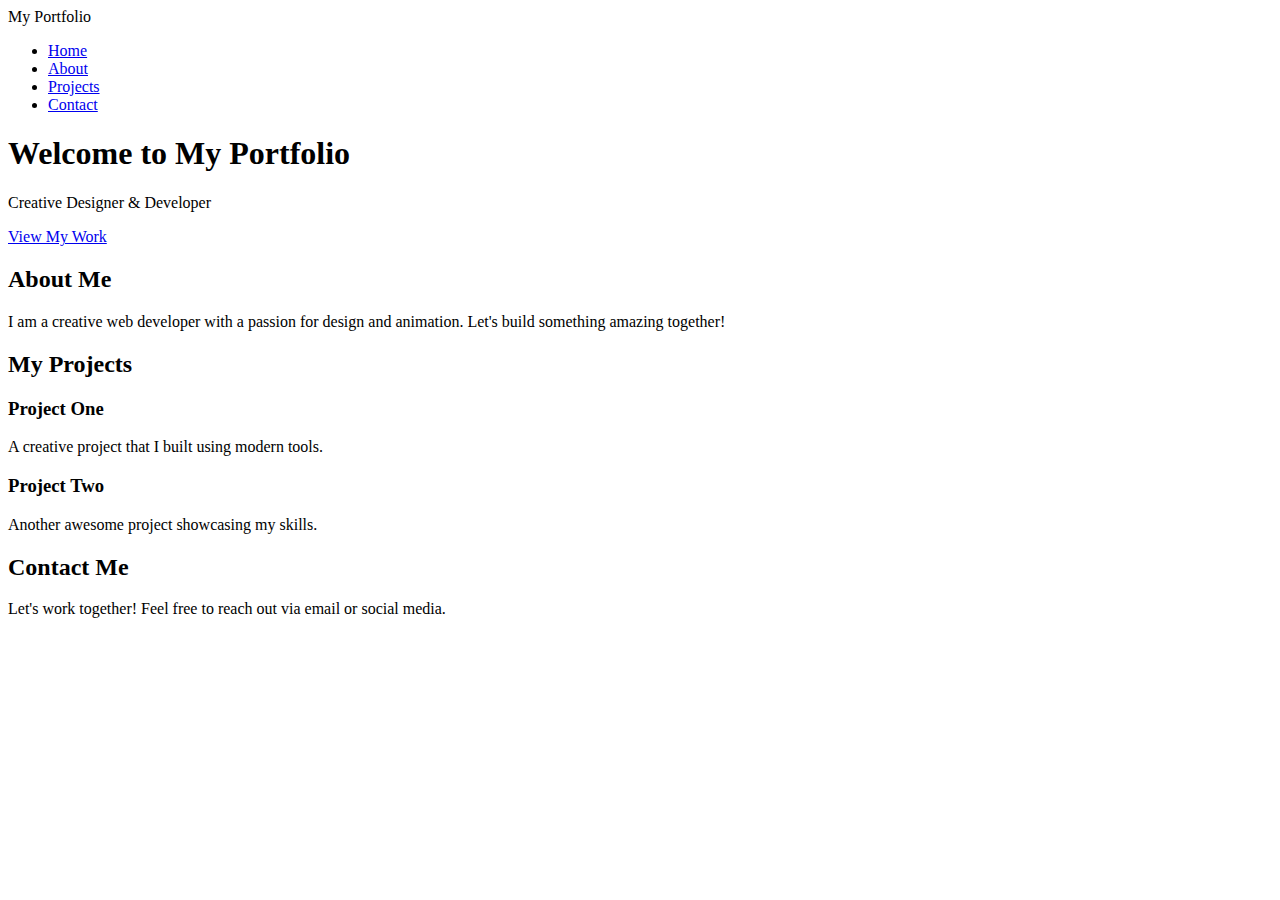
==== index.html @ b4c787bd "Update index.html" ====
<html lang="en">
<head>
  <meta charset="UTF-8">
  <meta name="viewport" content="width=device-width, initial-scale=1.0">
  <link rel="stylesheet" href="styles.css">
  <link rel="preconnect" href="https://fonts.googleapis.com">
  <link rel="preconnect" href="https://fonts.gstatic.com" crossorigin>
  <link href="https://fonts.googleapis.com/css2?family=Roboto:wght@300;700&display=swap" rel="stylesheet">
  <title>My Portfolio</title>
</head>
<body>
  <div id="cursor"></div>

  <header class="header">
    <nav class="navbar">
      <div class="logo">My Portfolio</div>
      <ul class="nav-links">
        <li><a href="#home">Home</a></li>
        <li><a href="#about">About</a></li>
        <li><a href="#projects">Projects</a></li>
        <li><a href="#contact">Contact</a></li>
      </ul>
    </nav>
  </header>

  <section id="home" class="hero-section">
    <h1 class="hero-title">Welcome to My Portfolio</h1>
    <p class="hero-subtitle">Creative Designer & Developer</p>
    <a href="#projects" class="hero-btn">View My Work</a>
  </section>

  <section id="about" class="about-section">
    <h2>About Me</h2>
    <p>I am a creative web developer with a passion for design and animation. Let's build something amazing together!</p>
  </section>

  <section id="projects" class="projects-section">
    <h2>My Projects</h2>
    <div class="project-card">
      <h3>Project One</h3>
      <p>A creative project that I built using modern tools.</p>
    </div>
    <div class="project-card">
      <h3>Project Two</h3>
      <p>Another awesome project showcasing my skills.</p>
    </div>
  </section>

  <section id="contact" class="contact-section">
    <h2>Contact Me</h2>
    <p>Let's work together! Feel free to reach out via email or social media.</p>
  </section>

  <script src="script.js"></script>
</body>
</html>
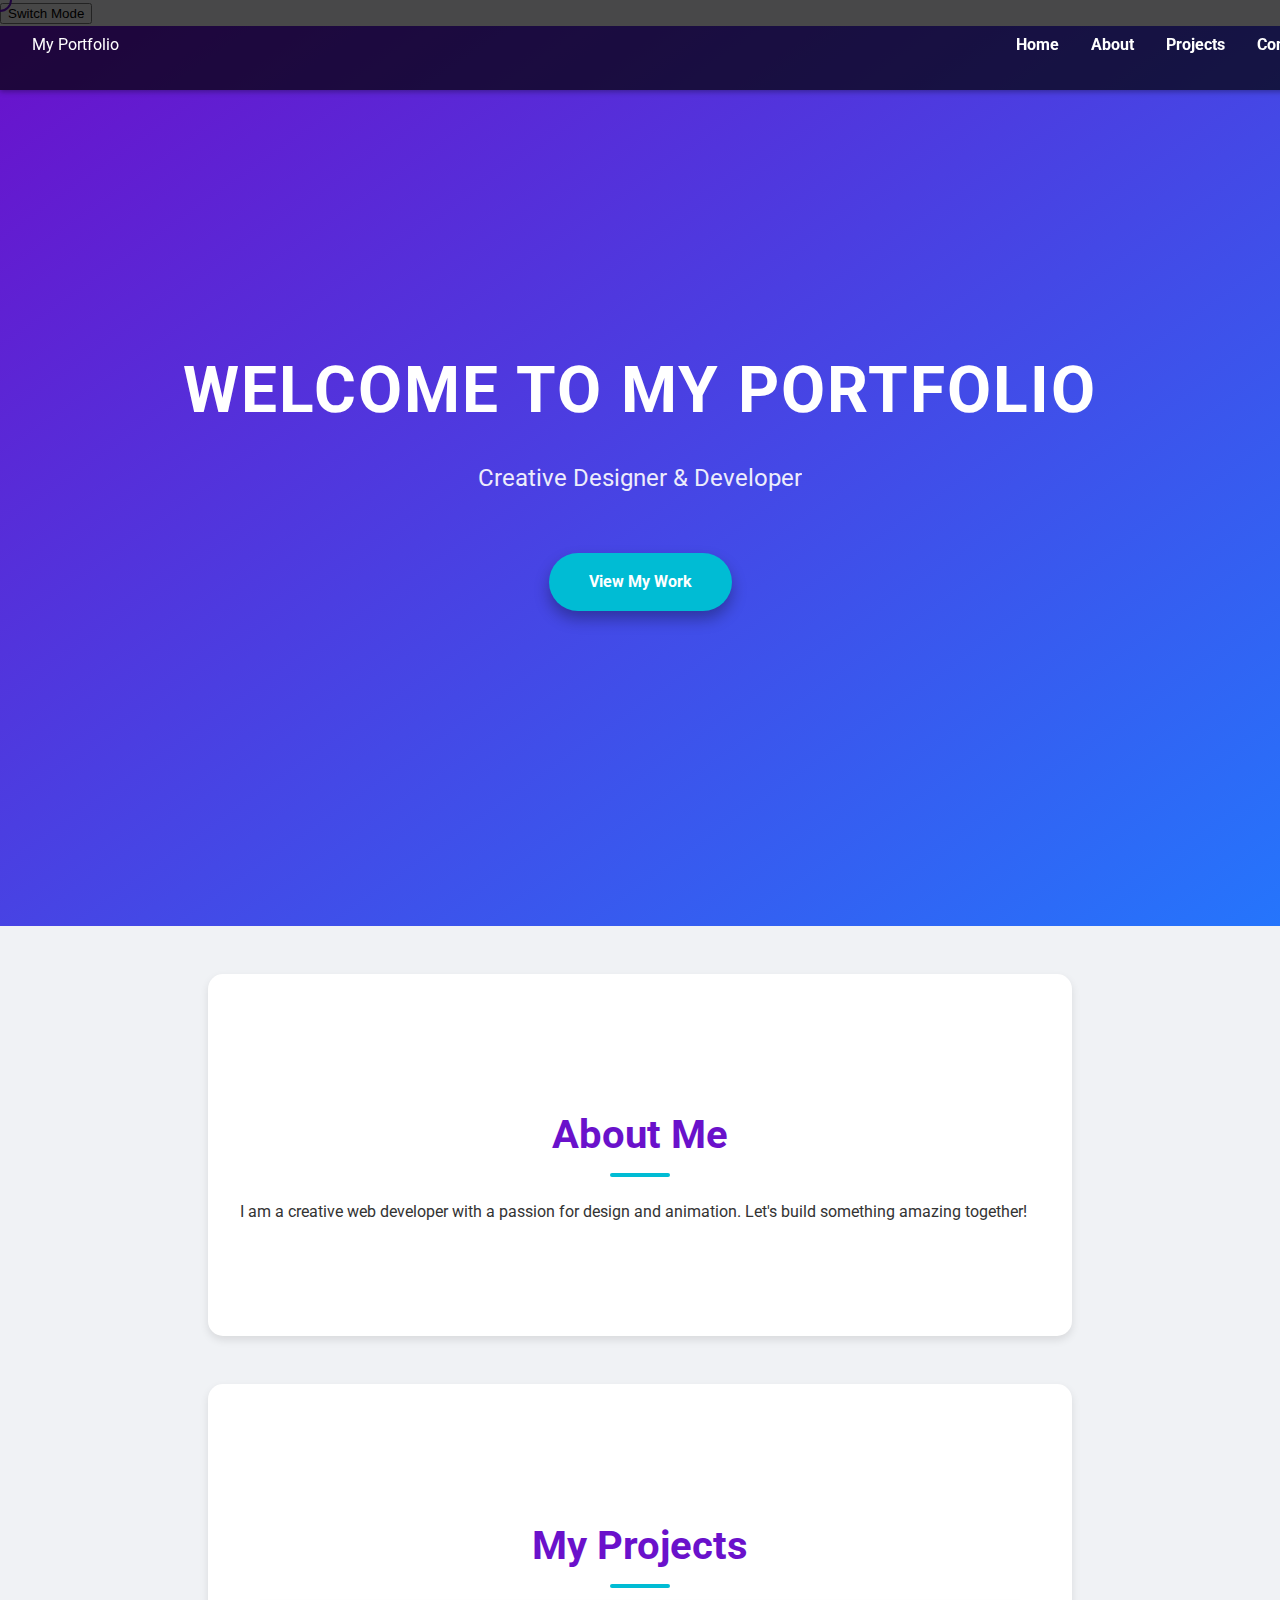
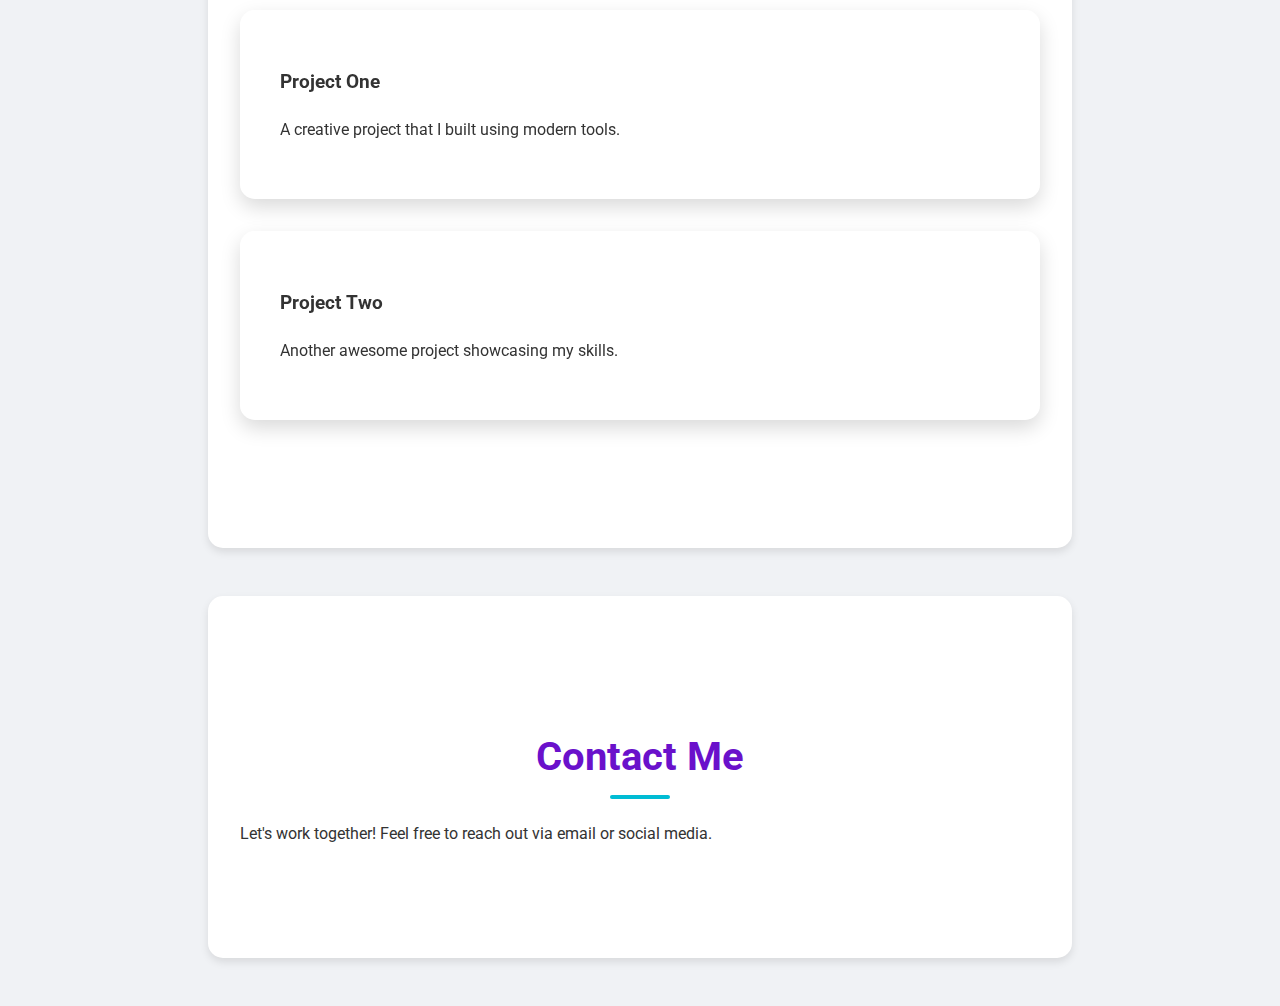
==== commit 19892c69: "Update index.html" ====
--- a/index.html
+++ b/index.html
@@ -1,4 +1,4 @@
-
+<!DOCTYPE html>
 <html lang="en">
 <head>
   <meta charset="UTF-8">
@@ -11,6 +11,7 @@
 </head>
 <body>
   <div id="cursor"></div>
+  <button id="theme-toggle" class="theme-toggle">Switch Mode</button>
 
   <header class="header">
     <nav class="navbar">
--- a/styles.css
+++ b/styles.css
@@ -0,0 +1,156 @@
+body {
+  margin: 0;
+  font-family: 'Roboto', sans-serif;
+  overflow-x: hidden;
+  cursor: none;
+  background: #f0f2f5;
+  color: #333;
+  line-height: 1.6;
+}
+
+#cursor {
+  position: absolute;
+  width: 20px;
+  height: 20px;
+  border: 2px solid #6a11cb;
+  border-radius: 50%;
+  pointer-events: none;
+  transition: transform 0.15s ease;
+  transform: translate(-50%, -50%);
+}
+
+.header {
+  position: fixed;
+  width: 100%;
+  top: 0;
+  background: rgba(0, 0, 0, 0.7);
+  padding: 1rem 2rem;
+  z-index: 1000;
+  transition: background 0.3s ease;
+  box-shadow: 0 2px 5px rgba(0, 0, 0, 0.3);
+}
+
+.navbar {
+  display: flex;
+  justify-content: space-between;
+  align-items: center;
+  color: #fff;
+}
+
+.nav-links {
+  list-style: none;
+  display: flex;
+  gap: 2rem;
+}
+
+.nav-links li a {
+  text-decoration: none;
+  color: #fff;
+  font-weight: 700;
+  transition: color 0.3s ease;
+}
+
+.nav-links li a:hover {
+  color: #00bcd4;
+  text-shadow: 0 0 10px #00bcd4;
+}
+
+.hero-section {
+  height: 100vh;
+  display: flex;
+  flex-direction: column;
+  justify-content: center;
+  align-items: center;
+  background: linear-gradient(to bottom right, #6a11cb, #2575fc);
+  color: #fff;
+  animation: fadeIn 2s ease-in-out;
+  text-align: center;
+  padding: 0 2rem;
+}
+
+.hero-title {
+  font-size: 4rem;
+  margin: 0;
+  animation: slideIn 1.5s ease-out;
+  text-transform: uppercase;
+  letter-spacing: 2px;
+}
+
+.hero-subtitle {
+  font-size: 1.5rem;
+  margin-top: 1rem;
+  opacity: 0.9;
+}
+
+.hero-btn {
+  margin-top: 2rem;
+  padding: 1rem 2.5rem;
+  background-color: #00bcd4;
+  color: #fff;
+  border: none;
+  border-radius: 50px;
+  text-decoration: none;
+  transition: background 0.3s, transform 0.3s;
+  font-weight: bold;
+  box-shadow: 0 8px 15px rgba(0, 0, 0, 0.3);
+}
+
+.hero-btn:hover {
+  background: #008c9e;
+  transform: translateY(-5px);
+  box-shadow: 0 12px 20px rgba(0, 0, 0, 0.4);
+}
+
+@keyframes fadeIn {
+  from { opacity: 0; }
+  to { opacity: 1; }
+}
+
+@keyframes slideIn {
+  from { transform: translateY(50%); }
+  to { transform: translateY(0); }
+}
+
+.about-section, .projects-section, .contact-section {
+  padding: 6rem 2rem;
+  background: #ffffff;
+  border-radius: 15px;
+  box-shadow: 0 4px 8px rgba(0, 0, 0, 0.1);
+  margin: 3rem auto;
+  max-width: 800px;
+}
+
+h2 {
+  font-size: 2.5rem;
+  text-align: center;
+  color: #6a11cb;
+  margin-bottom: 2rem;
+  position: relative;
+}
+
+h2::after {
+  content: '';
+  position: absolute;
+  left: 50%;
+  bottom: -10px;
+  transform: translateX(-50%);
+  width: 60px;
+  height: 4px;
+  background: #00bcd4;
+  border-radius: 2px;
+}
+
+.project-card {
+  background: rgba(255, 255, 255, 0.3);
+  backdrop-filter: blur(15px);
+  padding: 2.5rem;
+  margin-bottom: 2rem;
+  border-radius: 15px;
+  box-shadow: 0 8px 20px rgba(0, 0, 0, 0.15);
+  transition: transform 0.3s ease, box-shadow 0.3s ease;
+}
+
+.project-card:hover {
+  transform: translateY(-10px);
+  box-shadow: 0 16px 30px rgba(0, 0, 0, 0.2);
+}
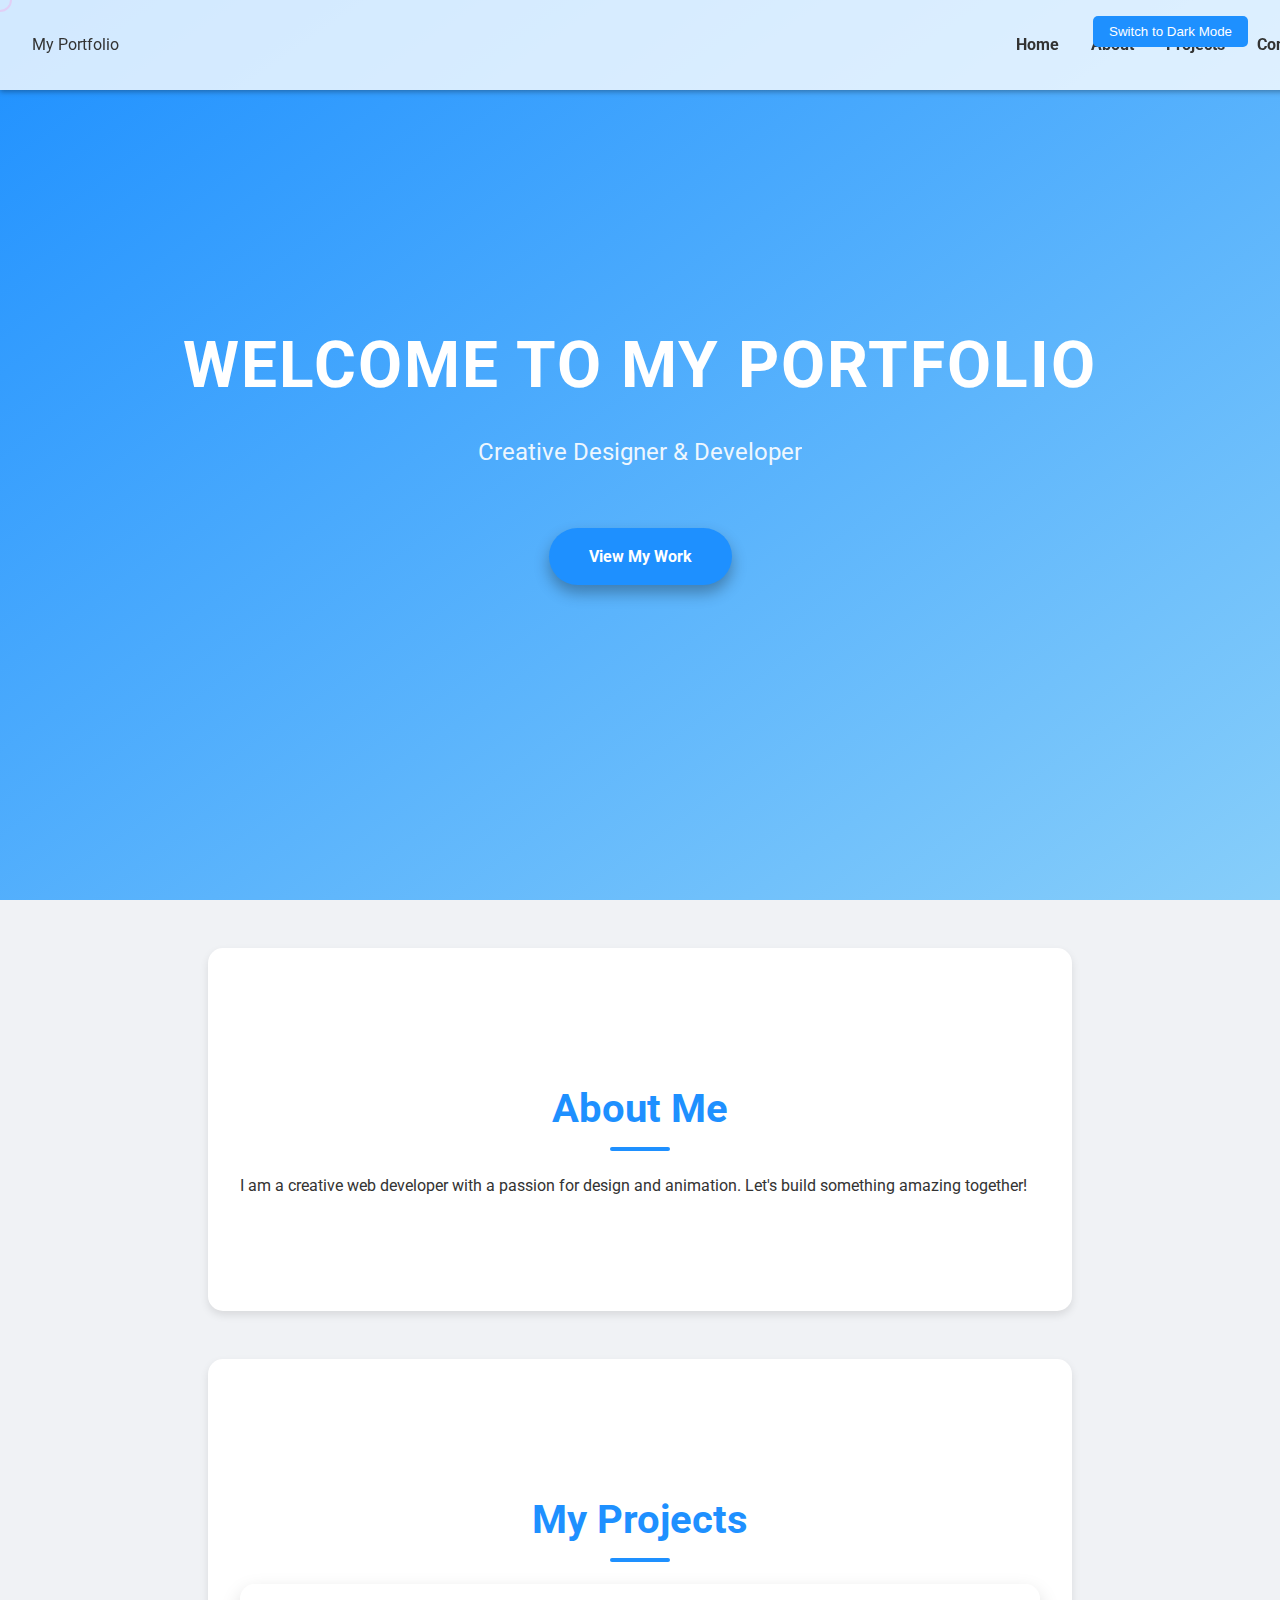
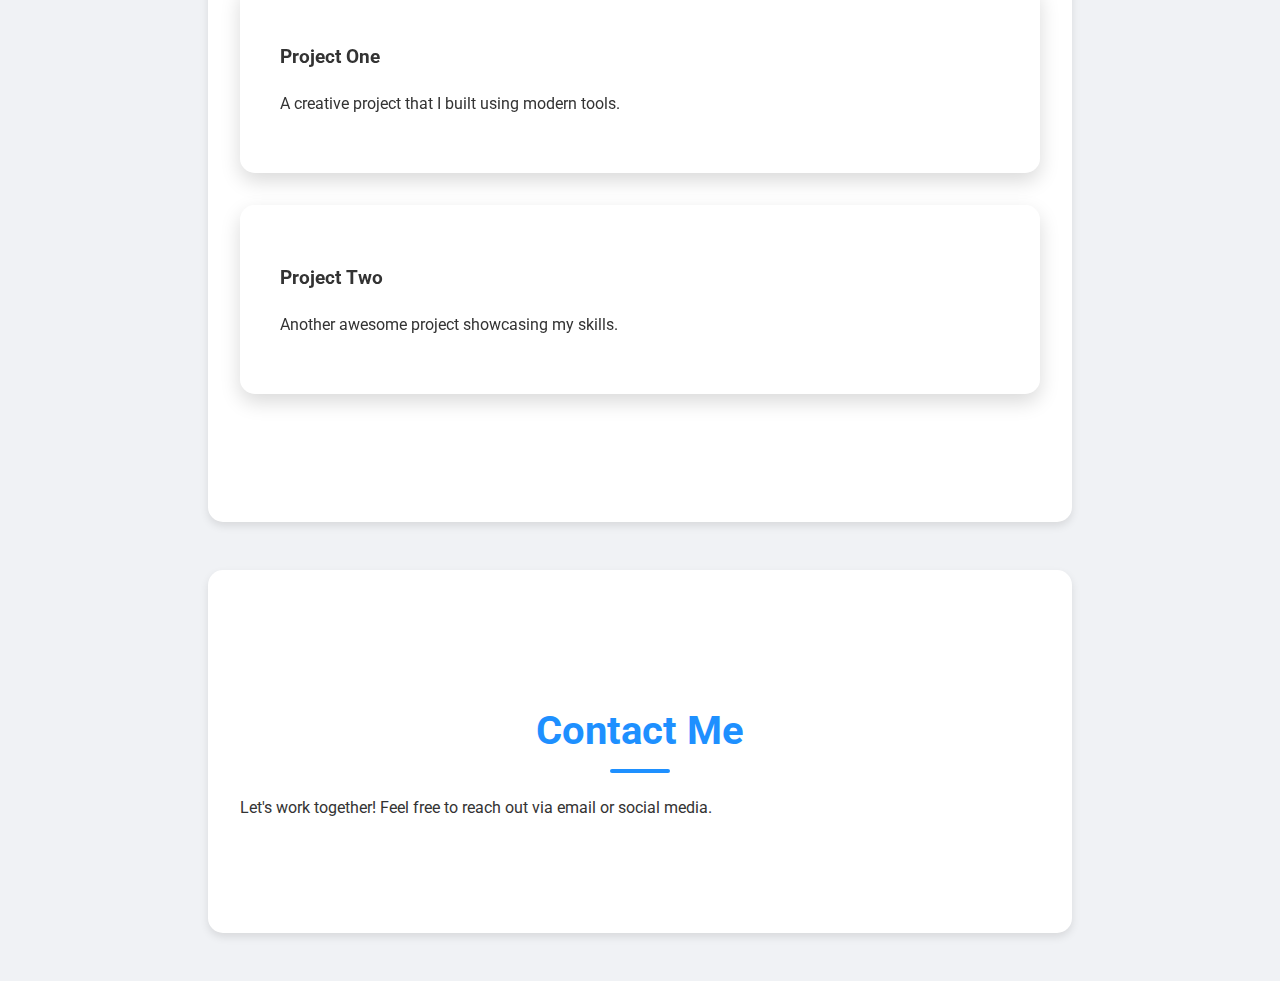
==== commit bc7cdada: "Updated index.html" ====
--- a/index.html
+++ b/index.html
@@ -11,7 +11,6 @@
 </head>
 <body>
   <div id="cursor"></div>
-  <button id="theme-toggle" class="theme-toggle">Switch Mode</button>
 
   <header class="header">
     <nav class="navbar">
@@ -26,9 +25,10 @@
   </header>
 
   <section id="home" class="hero-section">
-    <h1 class="hero-title">Welcome to My Portfolio</h1>
-    <p class="hero-subtitle">Creative Designer & Developer</p>
-    <a href="#projects" class="hero-btn">View My Work</a>
+      <h1 class="hero-title">Welcome to My Portfolio</h1>
+      <p class="hero-subtitle">Creative Designer & Developer</p>
+      <a href="#projects" class="hero-btn">View My Work</a>
+      <button id="theme-toggle" class="theme-toggle">Switch Mode</button>
   </section>
 
   <section id="about" class="about-section">
--- a/styles.css
+++ b/styles.css
@@ -6,6 +6,12 @@
   background: #f0f2f5;
   color: #333;
   line-height: 1.6;
+  transition: background 0.5s, color 0.5s;
+}
+
+body.dark-mode {
+  background: #1e1e2f;
+  color: #f0f2f5;
 }
 
 #cursor {
@@ -30,6 +36,10 @@
   box-shadow: 0 2px 5px rgba(0, 0, 0, 0.3);
 }
 
+body.light-mode .header {
+  background: rgba(255, 255, 255, 0.8);
+}
+
 .navbar {
   display: flex;
   justify-content: space-between;
@@ -37,6 +47,10 @@
   color: #fff;
 }
 
+body.light-mode .navbar {
+  color: #333;
+}
+
 .nav-links {
   list-style: none;
   display: flex;
@@ -48,6 +62,10 @@
   color: #fff;
   font-weight: 700;
   transition: color 0.3s ease;
+}
+
+body.light-mode .nav-links li a {
+  color: #333;
 }
 
 .nav-links li a:hover {
@@ -68,6 +86,10 @@
   padding: 0 2rem;
 }
 
+body.light-mode .hero-section {
+  background: linear-gradient(to bottom right, #1e90ff, #87cefa);
+}
+
 .hero-title {
   font-size: 4rem;
   margin: 0;
@@ -95,20 +117,14 @@
   box-shadow: 0 8px 15px rgba(0, 0, 0, 0.3);
 }
 
+body.light-mode .hero-btn {
+  background-color: #1e90ff;
+}
+
 .hero-btn:hover {
   background: #008c9e;
   transform: translateY(-5px);
   box-shadow: 0 12px 20px rgba(0, 0, 0, 0.4);
-}
-
-@keyframes fadeIn {
-  from { opacity: 0; }
-  to { opacity: 1; }
-}
-
-@keyframes slideIn {
-  from { transform: translateY(50%); }
-  to { transform: translateY(0); }
 }
 
 .about-section, .projects-section, .contact-section {
@@ -118,6 +134,14 @@
   box-shadow: 0 4px 8px rgba(0, 0, 0, 0.1);
   margin: 3rem auto;
   max-width: 800px;
+  transition: background 0.5s;
+}
+
+body.dark-mode .about-section,
+body.dark-mode .projects-section,
+body.dark-mode .contact-section {
+  background: #2b2b3a;
+  box-shadow: 0 4px 8px rgba(0, 0, 0, 0.5);
 }
 
 h2 {
@@ -126,6 +150,10 @@
   color: #6a11cb;
   margin-bottom: 2rem;
   position: relative;
+}
+
+body.light-mode h2 {
+  color: #1e90ff;
 }
 
 h2::after {
@@ -140,6 +168,10 @@
   border-radius: 2px;
 }
 
+body.light-mode h2::after {
+  background: #1e90ff;
+}
+
 .project-card {
   background: rgba(255, 255, 255, 0.3);
   backdrop-filter: blur(15px);
@@ -150,7 +182,34 @@
   transition: transform 0.3s ease, box-shadow 0.3s ease;
 }
 
+body.dark-mode .project-card {
+  background: rgba(43, 43, 58, 0.6);
+  box-shadow: 0 8px 20px rgba(0, 0, 0, 0.4);
+}
+
 .project-card:hover {
   transform: translateY(-10px);
   box-shadow: 0 16px 30px rgba(0, 0, 0, 0.2);
 }
+
+.theme-toggle {
+  position: fixed;
+  top: 1rem;
+  right: 2rem;
+  padding: 0.5rem 1rem;
+  background-color: #00bcd4;
+  color: #fff;
+  border: none;
+  border-radius: 5px;
+  cursor: pointer;
+  transition: background 0.3s;
+  z-index: 1001;
+}
+
+body.light-mode .theme-toggle {
+  background-color: #1e90ff;
+}
+
+.theme-toggle:hover {
+  background-color: #008c9e;
+}
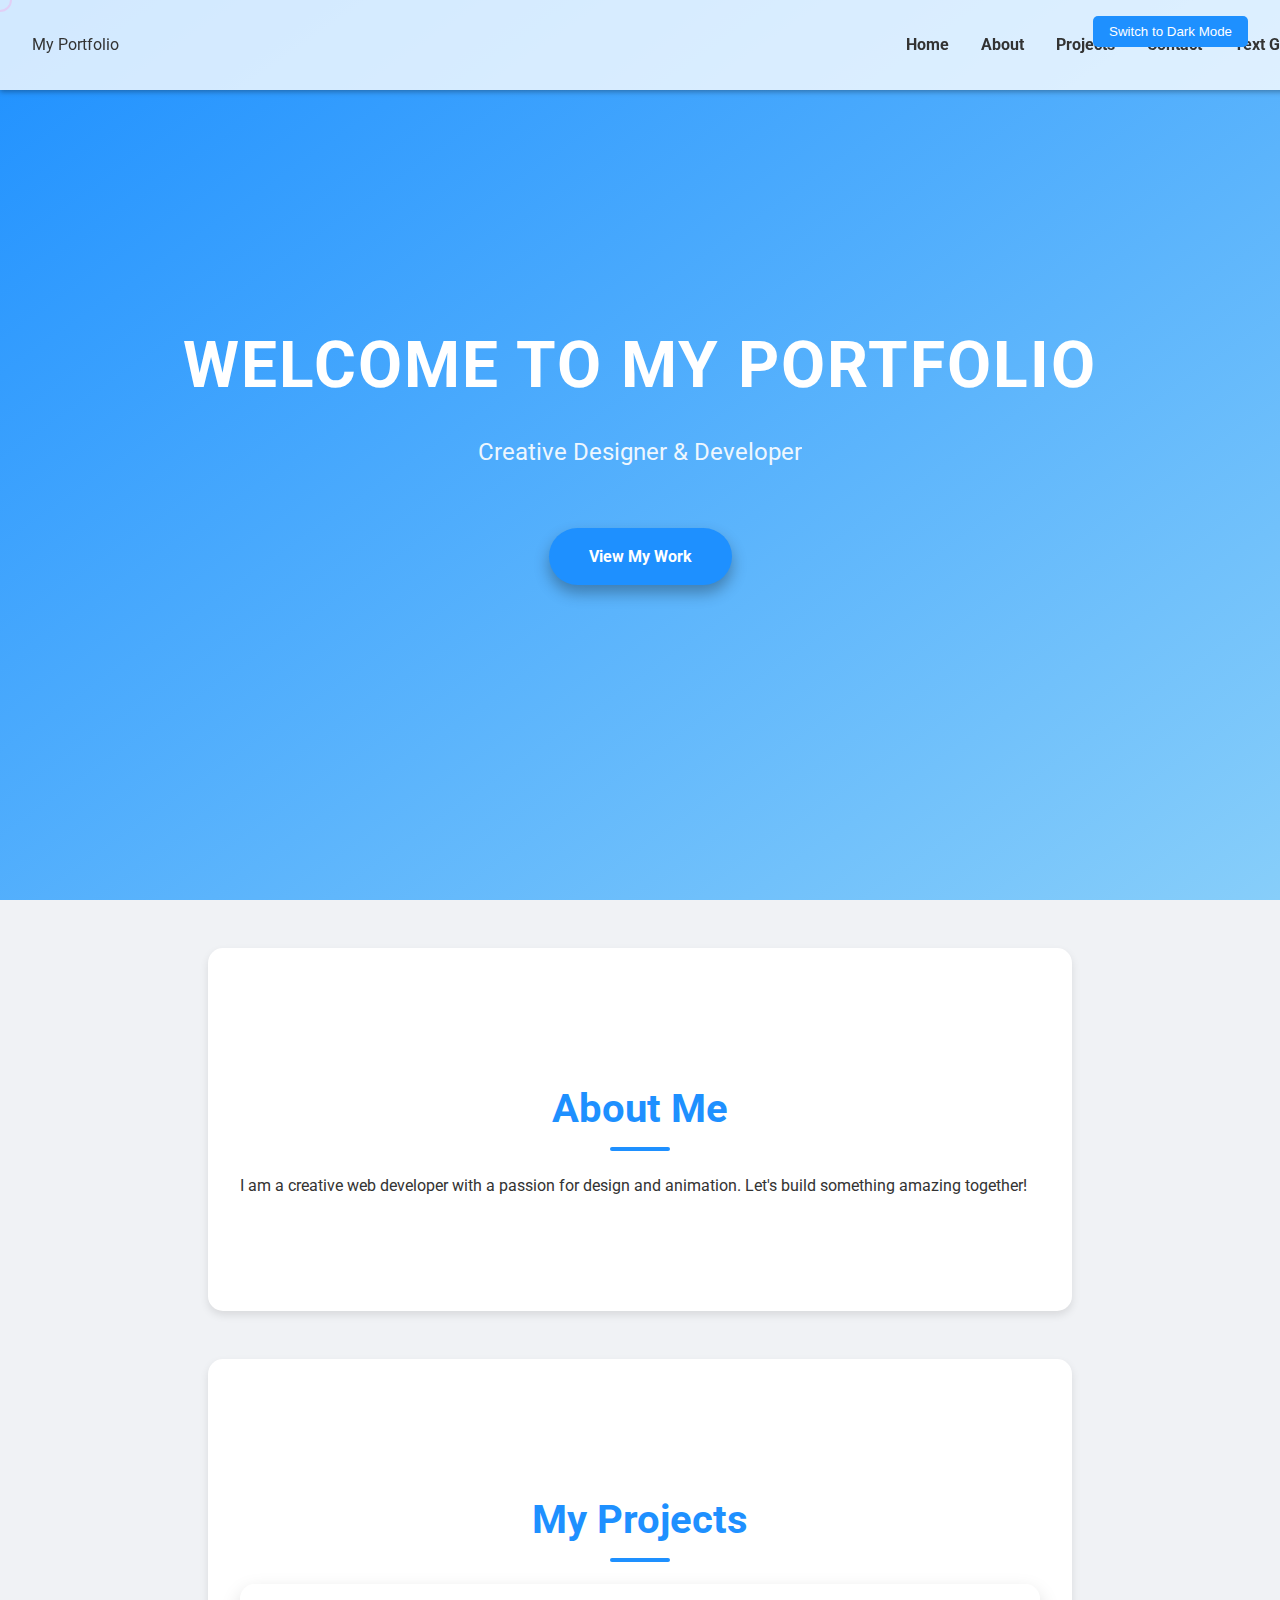
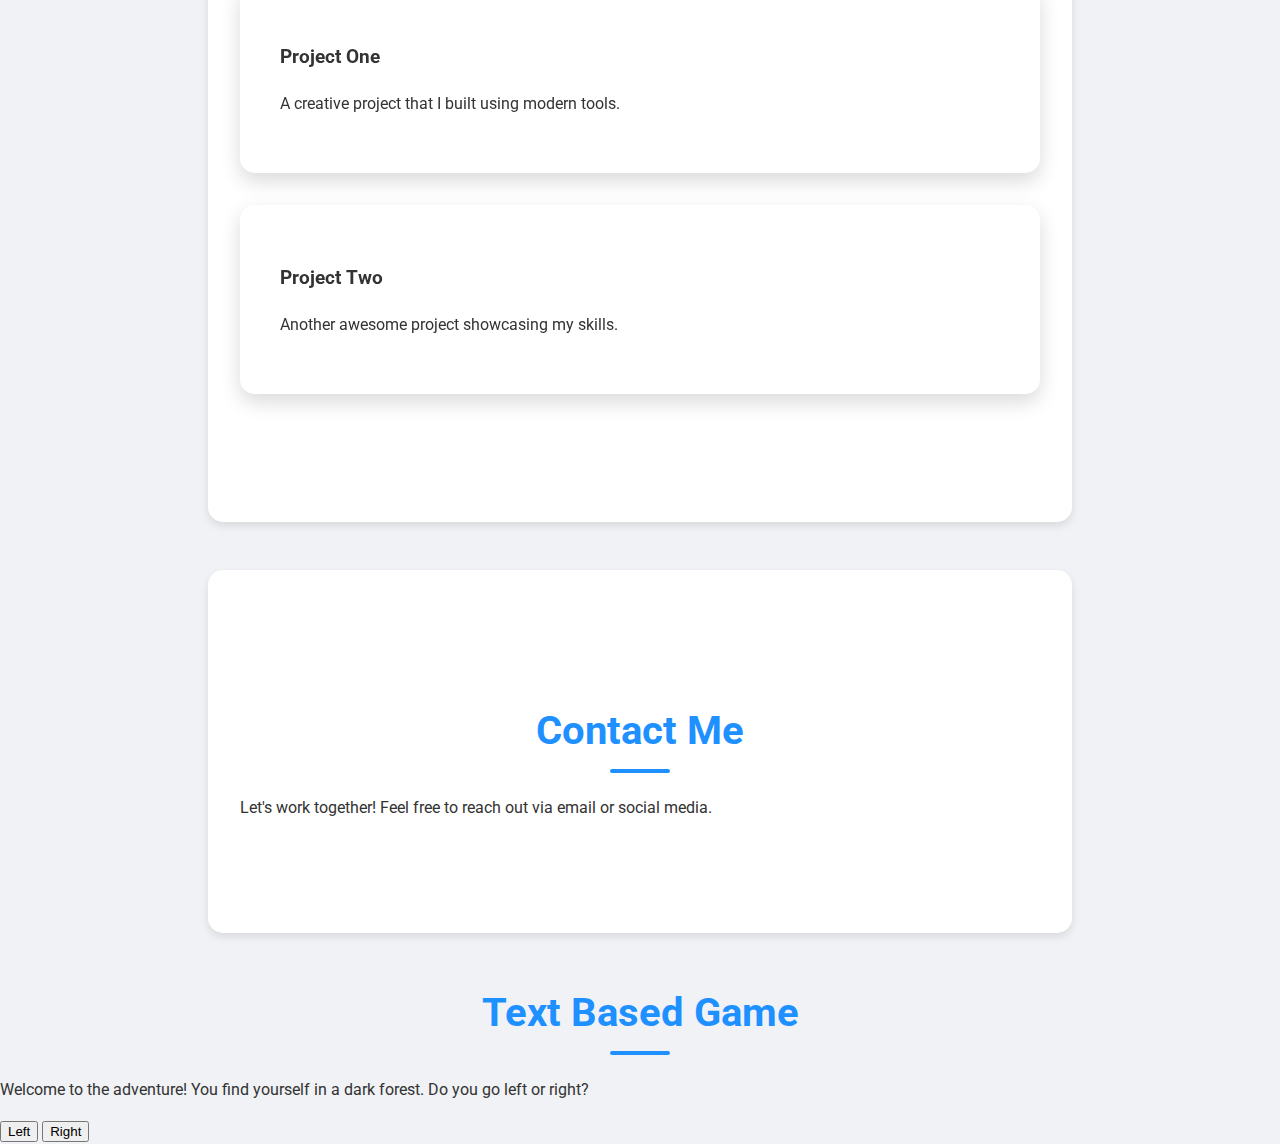
==== commit 0171ad39: "Update index.html" ====
--- a/index.html
+++ b/index.html
@@ -11,6 +11,7 @@
 </head>
 <body>
   <div id="cursor"></div>
+  <button id="theme-toggle" class="theme-toggle">Switch Mode</button>
 
   <header class="header">
     <nav class="navbar">
@@ -20,15 +21,15 @@
         <li><a href="#about">About</a></li>
         <li><a href="#projects">Projects</a></li>
         <li><a href="#contact">Contact</a></li>
+        <li><a href="#game">Text Game</a></li>
       </ul>
     </nav>
   </header>
 
   <section id="home" class="hero-section">
-      <h1 class="hero-title">Welcome to My Portfolio</h1>
-      <p class="hero-subtitle">Creative Designer & Developer</p>
-      <a href="#projects" class="hero-btn">View My Work</a>
-      <button id="theme-toggle" class="theme-toggle">Switch Mode</button>
+    <h1 class="hero-title">Welcome to My Portfolio</h1>
+    <p class="hero-subtitle">Creative Designer & Developer</p>
+    <a href="#projects" class="hero-btn">View My Work</a>
   </section>
 
   <section id="about" class="about-section">
@@ -53,6 +54,103 @@
     <p>Let's work together! Feel free to reach out via email or social media.</p>
   </section>
 
-  <script src="script.js"></script>
+  <section id="game" class="game-section">
+    <h2>Text Based Game</h2>
+    <div id="game-container">
+      <p id="game-text">Welcome to the adventure! You find yourself in a dark forest. Do you go left or right?</p>
+      <button onclick="makeChoice('left')">Left</button>
+      <button onclick="makeChoice('right')">Right</button>
+    </div>
+  </section>
+
+  <script>
+    const cursor = document.querySelector('#cursor');
+    const themeToggle = document.querySelector('#theme-toggle');
+
+    // Cursor Movement
+    document.addEventListener('mousemove', (e) => {
+      cursor.style.left = e.pageX + 'px';
+      cursor.style.top = e.pageY + 'px';
+    });
+
+    // Hover Effects for Links
+    const navLinks = document.querySelectorAll('.nav-links li a');
+    navLinks.forEach(link => {
+      link.addEventListener('mouseenter', () => {
+        cursor.style.transform = 'scale(1.5)';
+        cursor.style.backgroundColor = '#00bcd4';
+      });
+      link.addEventListener('mouseleave', () => {
+        cursor.style.transform = 'scale(1)';
+        cursor.style.backgroundColor = 'transparent';
+      });
+    });
+
+    // Scroll Animations
+    const sections = document.querySelectorAll('section');
+    window.addEventListener('scroll', () => {
+      sections.forEach(section => {
+        const sectionTop = section.getBoundingClientRect().top;
+        const windowHeight = window.innerHeight;
+        if (sectionTop < windowHeight - 100) {
+          section.classList.add('visible');
+        }
+      });
+    });
+
+    // Smooth Scroll for Anchor Links
+    const anchorLinks = document.querySelectorAll('a[href^="#"]');
+    anchorLinks.forEach(anchor => {
+      anchor.addEventListener('click', function (e) {
+        e.preventDefault();
+        const targetId = this.getAttribute('href');
+        document.querySelector(targetId).scrollIntoView({
+          behavior: 'smooth'
+        });
+      });
+    });
+
+    // Theme Toggle
+    themeToggle.addEventListener('click', () => {
+      document.body.classList.toggle('dark-mode');
+      document.body.classList.toggle('light-mode');
+      if (document.body.classList.contains('dark-mode')) {
+        themeToggle.textContent = 'Switch to Light Mode';
+      } else {
+        themeToggle.textContent = 'Switch to Dark Mode';
+      }
+    });
+
+    // Set Default Theme
+    if (window.matchMedia && window.matchMedia('(prefers-color-scheme: dark)').matches) {
+      document.body.classList.add('dark-mode');
+      themeToggle.textContent = 'Switch to Light Mode';
+    } else {
+      document.body.classList.add('light-mode');
+      themeToggle.textContent = 'Switch to Dark Mode';
+    }
+
+    // Text Based Game Logic
+    function makeChoice(choice) {
+      const gameText = document.getElementById('game-text');
+      if (choice === 'left') {
+        gameText.textContent = 'You took the left path and encounter a friendly deer. Do you follow it or stay?';
+        document.getElementById('game-container').innerHTML += '<button onclick="makeChoice(\'follow\')">Follow</button>';
+        document.getElementById('game-container').innerHTML += '<button onclick="makeChoice(\'stay\')">Stay</button>';
+      } else if (choice === 'right') {
+        gameText.textContent = 'You took the right path and found a mysterious cave. Do you enter or walk away?';
+        document.getElementById('game-container').innerHTML += '<button onclick="makeChoice(\'enter\')">Enter</button>';
+        document.getElementById('game-container').innerHTML += '<button onclick="makeChoice(\'walk\')">Walk Away</button>';
+      } else if (choice === 'follow') {
+        gameText.textContent = 'The deer led you to a beautiful clearing. You found a hidden treasure. You win!';
+      } else if (choice === 'stay') {
+        gameText.textContent = 'You stayed where you were and it started to rain. You decide to head back home. The adventure ends.';
+      } else if (choice === 'enter') {
+        gameText.textContent = 'You entered the cave and discovered an underground lake. You found a boat and sailed away to explore. The adventure continues!';
+      } else if (choice === 'walk') {
+        gameText.textContent = 'You walked away from the cave and returned safely. Maybe next time you will explore further.';
+      }
+    }
+  </script>
 </body>
 </html>
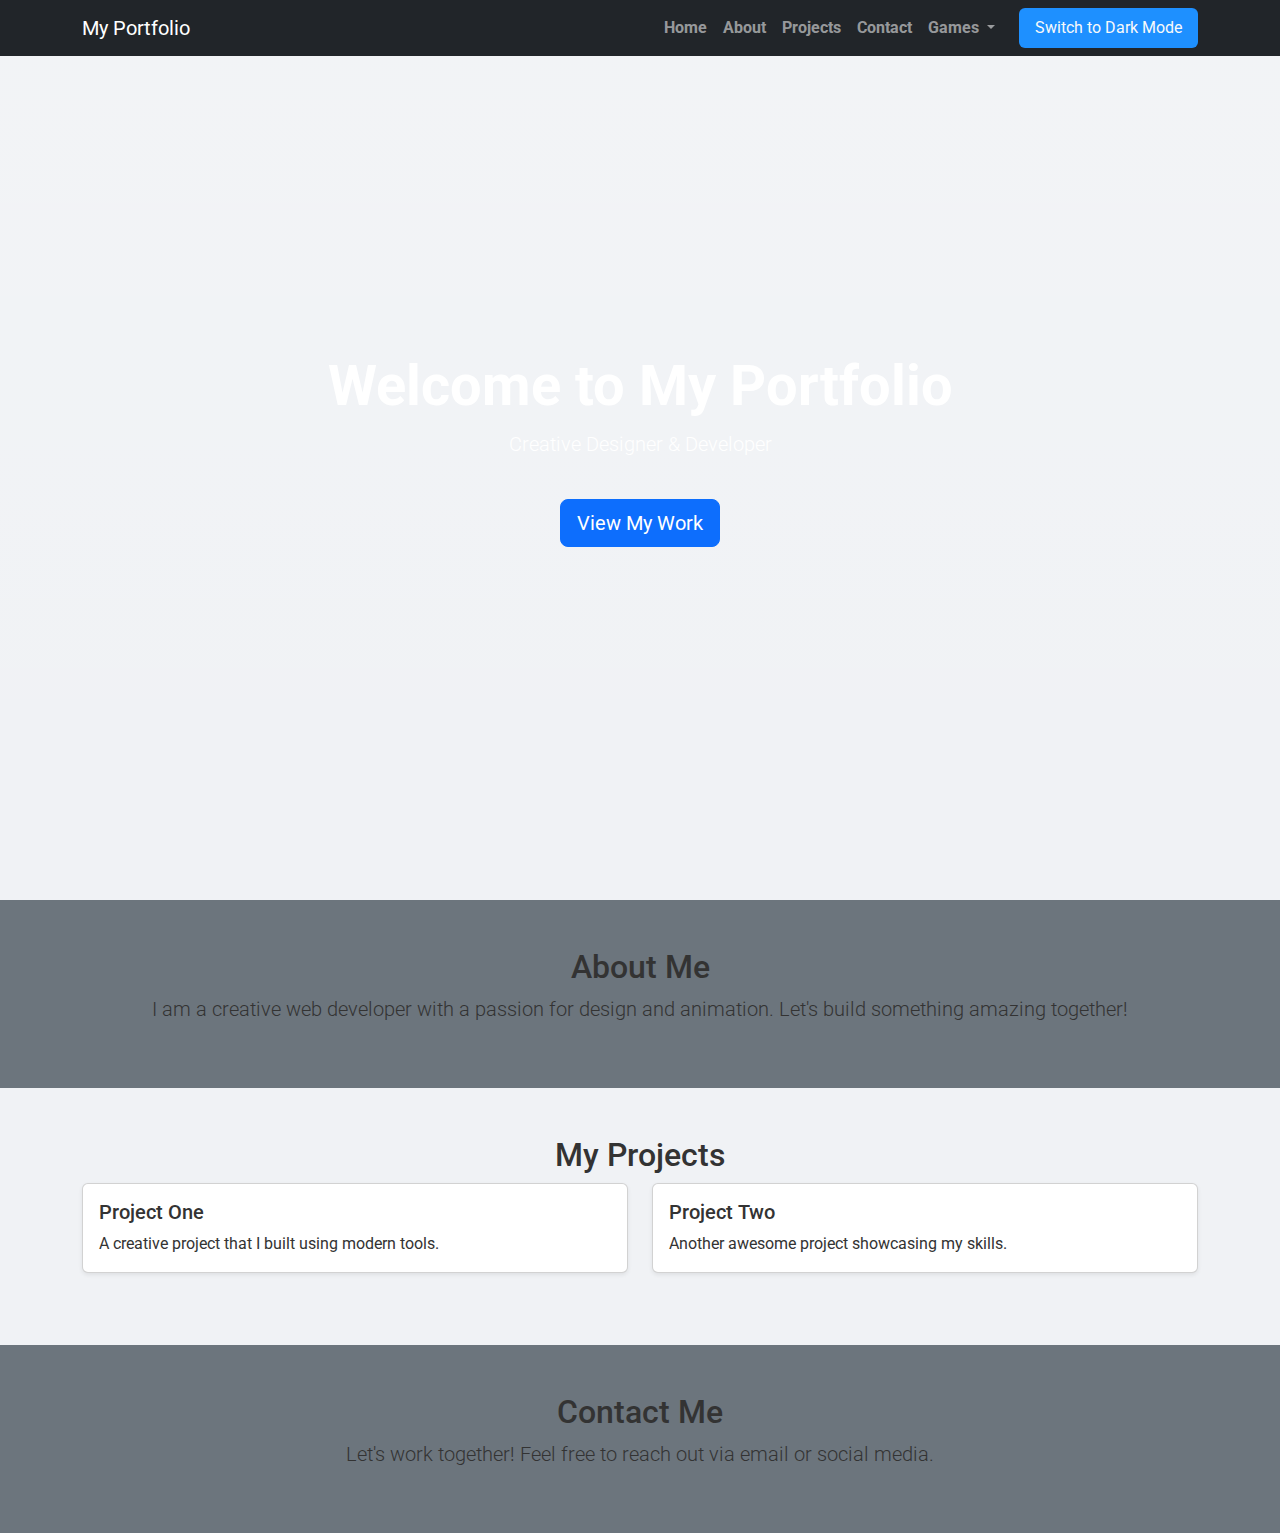
==== commit 57036853: "Updated website and added bootstrap with 2 games" ====
--- a/index.html
+++ b/index.html
@@ -3,154 +3,101 @@
 <head>
   <meta charset="UTF-8">
   <meta name="viewport" content="width=device-width, initial-scale=1.0">
-  <link rel="stylesheet" href="styles.css">
+  <link rel="stylesheet" href="/bootstrap-5.3.3-dist/css/bootstrap.min.css">
   <link rel="preconnect" href="https://fonts.googleapis.com">
   <link rel="preconnect" href="https://fonts.gstatic.com" crossorigin>
   <link href="https://fonts.googleapis.com/css2?family=Roboto:wght@300;700&display=swap" rel="stylesheet">
+  <link rel="stylesheet" href="styles.css">
   <title>My Portfolio</title>
 </head>
 <body>
   <div id="cursor"></div>
-  <button id="theme-toggle" class="theme-toggle">Switch Mode</button>
 
-  <header class="header">
-    <nav class="navbar">
-      <div class="logo">My Portfolio</div>
-      <ul class="nav-links">
-        <li><a href="#home">Home</a></li>
-        <li><a href="#about">About</a></li>
-        <li><a href="#projects">Projects</a></li>
-        <li><a href="#contact">Contact</a></li>
-        <li><a href="#game">Text Game</a></li>
-      </ul>
-    </nav>
-  </header>
+  <!-- Navbar -->
+  <nav class="navbar navbar-expand-lg fixed-top navbar-dark bg-dark">
+    <div class="container">
+      <a class="navbar-brand" href="#">My Portfolio</a>
+      <button class="navbar-toggler" type="button" data-bs-toggle="collapse" data-bs-target="#navbarNav" aria-controls="navbarNav" aria-expanded="false" aria-label="Toggle navigation">
+        <span class="navbar-toggler-icon"></span>
+      </button>
+      <div class="collapse navbar-collapse" id="navbarNav">
+        <ul class="navbar-nav ms-auto">
+          <li class="nav-item">
+            <a class="nav-link" href="#home">Home</a>
+          </li>
+          <li class="nav-item">
+            <a class="nav-link" href="#about">About</a>
+          </li>
+          <li class="nav-item">
+            <a class="nav-link" href="#projects">Projects</a>
+          </li>
+          <li class="nav-item">
+            <a class="nav-link" href="#contact">Contact</a>
+          </li>
+          <li class="nav-item dropdown">
+            <a class="nav-link dropdown-toggle" href="#" id="gamesDropdown" role="button" data-bs-toggle="dropdown" aria-expanded="false">
+              Games
+            </a>
+            <ul class="dropdown-menu" aria-labelledby="gamesDropdown">
+              <li><a class="dropdown-item text-white" href="/tictactoe/tictactoe.html">Tic-Tac-Toe Game</a></li>
+              <li><a class="dropdown-item text-white" href="/typingspeed/typingspeed.html">Typing Speed Test</a></li>
+            </ul>
+          </li>
+        </ul>
+      </div>
+      <button id="theme-toggle" class="btn btn-outline-light ms-3">Switch Mode</button>
+    </div>
+  </nav>
 
-  <section id="home" class="hero-section">
-    <h1 class="hero-title">Welcome to My Portfolio</h1>
-    <p class="hero-subtitle">Creative Designer & Developer</p>
-    <a href="#projects" class="hero-btn">View My Work</a>
+  <!-- Hero Section -->
+  <section id="home" class="vh-100 d-flex flex-column justify-content-center align-items-center text-white text-center bg-gradient">
+    <h1 class="display-4 fw-bold">Welcome to My Portfolio</h1>
+    <p class="lead">Creative Designer & Developer</p>
+    <a href="#projects" class="btn btn-primary btn-lg mt-4">View My Work</a>
   </section>
 
-  <section id="about" class="about-section">
-    <h2>About Me</h2>
-    <p>I am a creative web developer with a passion for design and animation. Let's build something amazing together!</p>
-  </section>
-
-  <section id="projects" class="projects-section">
-    <h2>My Projects</h2>
-    <div class="project-card">
-      <h3>Project One</h3>
-      <p>A creative project that I built using modern tools.</p>
-    </div>
-    <div class="project-card">
-      <h3>Project Two</h3>
-      <p>Another awesome project showcasing my skills.</p>
+  <!-- About Section -->
+  <section id="about" class="py-5 bg-secondary text-center">
+    <div class="container">
+      <h2>About Me</h2>
+      <p class="lead">I am a creative web developer with a passion for design and animation. Let's build something amazing together!</p>
     </div>
   </section>
 
-  <section id="contact" class="contact-section">
-    <h2>Contact Me</h2>
-    <p>Let's work together! Feel free to reach out via email or social media.</p>
-  </section>
-
-  <section id="game" class="game-section">
-    <h2>Text Based Game</h2>
-    <div id="game-container">
-      <p id="game-text">Welcome to the adventure! You find yourself in a dark forest. Do you go left or right?</p>
-      <button onclick="makeChoice('left')">Left</button>
-      <button onclick="makeChoice('right')">Right</button>
+  <!-- Projects Section -->
+  <section id="projects" class="py-5">
+    <div class="container">
+      <h2 class="text-center">My Projects</h2>
+      <div class="row">
+        <div class="col-md-6">
+          <div class="card mb-4 shadow-sm">
+            <div class="card-body">
+              <h5 class="card-title">Project One</h5>
+              <p class="card-text">A creative project that I built using modern tools.</p>
+            </div>
+          </div>
+        </div>
+        <div class="col-md-6">
+          <div class="card mb-4 shadow-sm">
+            <div class="card-body">
+              <h5 class="card-title">Project Two</h5>
+              <p class="card-text">Another awesome project showcasing my skills.</p>
+            </div>
+          </div>
+        </div>
+      </div>
     </div>
   </section>
 
-  <script>
-    const cursor = document.querySelector('#cursor');
-    const themeToggle = document.querySelector('#theme-toggle');
+  <!-- Contact Section -->
+  <section id="contact" class="py-5 bg-secondary text-center">
+    <div class="container">
+      <h2>Contact Me</h2>
+      <p class="lead">Let's work together! Feel free to reach out via email or social media.</p>
+    </div>
+  </section>
 
-    // Cursor Movement
-    document.addEventListener('mousemove', (e) => {
-      cursor.style.left = e.pageX + 'px';
-      cursor.style.top = e.pageY + 'px';
-    });
-
-    // Hover Effects for Links
-    const navLinks = document.querySelectorAll('.nav-links li a');
-    navLinks.forEach(link => {
-      link.addEventListener('mouseenter', () => {
-        cursor.style.transform = 'scale(1.5)';
-        cursor.style.backgroundColor = '#00bcd4';
-      });
-      link.addEventListener('mouseleave', () => {
-        cursor.style.transform = 'scale(1)';
-        cursor.style.backgroundColor = 'transparent';
-      });
-    });
-
-    // Scroll Animations
-    const sections = document.querySelectorAll('section');
-    window.addEventListener('scroll', () => {
-      sections.forEach(section => {
-        const sectionTop = section.getBoundingClientRect().top;
-        const windowHeight = window.innerHeight;
-        if (sectionTop < windowHeight - 100) {
-          section.classList.add('visible');
-        }
-      });
-    });
-
-    // Smooth Scroll for Anchor Links
-    const anchorLinks = document.querySelectorAll('a[href^="#"]');
-    anchorLinks.forEach(anchor => {
-      anchor.addEventListener('click', function (e) {
-        e.preventDefault();
-        const targetId = this.getAttribute('href');
-        document.querySelector(targetId).scrollIntoView({
-          behavior: 'smooth'
-        });
-      });
-    });
-
-    // Theme Toggle
-    themeToggle.addEventListener('click', () => {
-      document.body.classList.toggle('dark-mode');
-      document.body.classList.toggle('light-mode');
-      if (document.body.classList.contains('dark-mode')) {
-        themeToggle.textContent = 'Switch to Light Mode';
-      } else {
-        themeToggle.textContent = 'Switch to Dark Mode';
-      }
-    });
-
-    // Set Default Theme
-    if (window.matchMedia && window.matchMedia('(prefers-color-scheme: dark)').matches) {
-      document.body.classList.add('dark-mode');
-      themeToggle.textContent = 'Switch to Light Mode';
-    } else {
-      document.body.classList.add('light-mode');
-      themeToggle.textContent = 'Switch to Dark Mode';
-    }
-
-    // Text Based Game Logic
-    function makeChoice(choice) {
-      const gameText = document.getElementById('game-text');
-      if (choice === 'left') {
-        gameText.textContent = 'You took the left path and encounter a friendly deer. Do you follow it or stay?';
-        document.getElementById('game-container').innerHTML += '<button onclick="makeChoice(\'follow\')">Follow</button>';
-        document.getElementById('game-container').innerHTML += '<button onclick="makeChoice(\'stay\')">Stay</button>';
-      } else if (choice === 'right') {
-        gameText.textContent = 'You took the right path and found a mysterious cave. Do you enter or walk away?';
-        document.getElementById('game-container').innerHTML += '<button onclick="makeChoice(\'enter\')">Enter</button>';
-        document.getElementById('game-container').innerHTML += '<button onclick="makeChoice(\'walk\')">Walk Away</button>';
-      } else if (choice === 'follow') {
-        gameText.textContent = 'The deer led you to a beautiful clearing. You found a hidden treasure. You win!';
-      } else if (choice === 'stay') {
-        gameText.textContent = 'You stayed where you were and it started to rain. You decide to head back home. The adventure ends.';
-      } else if (choice === 'enter') {
-        gameText.textContent = 'You entered the cave and discovered an underground lake. You found a boat and sailed away to explore. The adventure continues!';
-      } else if (choice === 'walk') {
-        gameText.textContent = 'You walked away from the cave and returned safely. Maybe next time you will explore further.';
-      }
-    }
-  </script>
+  <script src="/bootstrap-5.3.3-dist/js/bootstrap.bundle.min.js"></script>
+  <script src="script.js"></script>
 </body>
 </html>
--- a/styles.css
+++ b/styles.css
@@ -1,11 +1,9 @@
 body {
   margin: 0;
   font-family: 'Roboto', sans-serif;
-  overflow-x: hidden;
   cursor: none;
   background: #f0f2f5;
   color: #333;
-  line-height: 1.6;
   transition: background 0.5s, color 0.5s;
 }
 
@@ -25,191 +23,64 @@
   transform: translate(-50%, -50%);
 }
 
-.header {
-  position: fixed;
-  width: 100%;
-  top: 0;
-  background: rgba(0, 0, 0, 0.7);
-  padding: 1rem 2rem;
-  z-index: 1000;
-  transition: background 0.3s ease;
-  box-shadow: 0 2px 5px rgba(0, 0, 0, 0.3);
+/* Hero Section */
+.bg-gradient {
+  background: linear-gradient(to bottom right, #6a11cb, #2575fc);
 }
 
-body.light-mode .header {
-  background: rgba(255, 255, 255, 0.8);
+body.light-mode .bg-gradient {
+  background: linear-gradient(to bottom right, #1e90ff, #87cefa);
 }
 
-.navbar {
-  display: flex;
-  justify-content: space-between;
-  align-items: center;
-  color: #fff;
+.hero-section h1 {
+  text-transform: uppercase;
+  letter-spacing: 2px;
 }
 
-body.light-mode .navbar {
+/* Card Hover Effect */
+.card:hover {
+  transform: translateY(-10px);
+  transition: transform 0.3s;
+  box-shadow: 0 16px 30px rgba(0, 0, 0, 0.2);
+}
+
+body.dark-mode .card {
+  background: #2b2b3a;
+  color: #f0f2f5;
+}
+
+body.light-mode .card {
+  background: #ffffff;
   color: #333;
 }
 
-.nav-links {
-  list-style: none;
-  display: flex;
-  gap: 2rem;
-}
-
-.nav-links li a {
-  text-decoration: none;
-  color: #fff;
+.navbar-nav .nav-link {
   font-weight: 700;
   transition: color 0.3s ease;
 }
 
-body.light-mode .nav-links li a {
-  color: #333;
-}
-
-.nav-links li a:hover {
+.navbar-nav .nav-link:hover {
   color: #00bcd4;
   text-shadow: 0 0 10px #00bcd4;
 }
 
-.hero-section {
-  height: 100vh;
-  display: flex;
-  flex-direction: column;
-  justify-content: center;
-  align-items: center;
-  background: linear-gradient(to bottom right, #6a11cb, #2575fc);
-  color: #fff;
-  animation: fadeIn 2s ease-in-out;
-  text-align: center;
-  padding: 0 2rem;
+.navbar-nav .dropdown-menu {
+  background-color: #444;
 }
 
-body.light-mode .hero-section {
-  background: linear-gradient(to bottom right, #1e90ff, #87cefa);
+body.light-mode .navbar-nav .dropdown-menu {
+  background-color: #f0f2f5;
 }
 
-.hero-title {
-  font-size: 4rem;
-  margin: 0;
-  animation: slideIn 1.5s ease-out;
-  text-transform: uppercase;
-  letter-spacing: 2px;
+#theme-toggle {
+  border: none;
+  padding: 0.5rem 1rem;
 }
 
-.hero-subtitle {
-  font-size: 1.5rem;
-  margin-top: 1rem;
-  opacity: 0.9;
+#theme-toggle:hover {
+  background-color: #008c9e;
 }
 
-.hero-btn {
-  margin-top: 2rem;
-  padding: 1rem 2.5rem;
-  background-color: #00bcd4;
-  color: #fff;
-  border: none;
-  border-radius: 50px;
-  text-decoration: none;
-  transition: background 0.3s, transform 0.3s;
-  font-weight: bold;
-  box-shadow: 0 8px 15px rgba(0, 0, 0, 0.3);
-}
-
-body.light-mode .hero-btn {
+body.light-mode #theme-toggle {
   background-color: #1e90ff;
 }
-
-.hero-btn:hover {
-  background: #008c9e;
-  transform: translateY(-5px);
-  box-shadow: 0 12px 20px rgba(0, 0, 0, 0.4);
-}
-
-.about-section, .projects-section, .contact-section {
-  padding: 6rem 2rem;
-  background: #ffffff;
-  border-radius: 15px;
-  box-shadow: 0 4px 8px rgba(0, 0, 0, 0.1);
-  margin: 3rem auto;
-  max-width: 800px;
-  transition: background 0.5s;
-}
-
-body.dark-mode .about-section,
-body.dark-mode .projects-section,
-body.dark-mode .contact-section {
-  background: #2b2b3a;
-  box-shadow: 0 4px 8px rgba(0, 0, 0, 0.5);
-}
-
-h2 {
-  font-size: 2.5rem;
-  text-align: center;
-  color: #6a11cb;
-  margin-bottom: 2rem;
-  position: relative;
-}
-
-body.light-mode h2 {
-  color: #1e90ff;
-}
-
-h2::after {
-  content: '';
-  position: absolute;
-  left: 50%;
-  bottom: -10px;
-  transform: translateX(-50%);
-  width: 60px;
-  height: 4px;
-  background: #00bcd4;
-  border-radius: 2px;
-}
-
-body.light-mode h2::after {
-  background: #1e90ff;
-}
-
-.project-card {
-  background: rgba(255, 255, 255, 0.3);
-  backdrop-filter: blur(15px);
-  padding: 2.5rem;
-  margin-bottom: 2rem;
-  border-radius: 15px;
-  box-shadow: 0 8px 20px rgba(0, 0, 0, 0.15);
-  transition: transform 0.3s ease, box-shadow 0.3s ease;
-}
-
-body.dark-mode .project-card {
-  background: rgba(43, 43, 58, 0.6);
-  box-shadow: 0 8px 20px rgba(0, 0, 0, 0.4);
-}
-
-.project-card:hover {
-  transform: translateY(-10px);
-  box-shadow: 0 16px 30px rgba(0, 0, 0, 0.2);
-}
-
-.theme-toggle {
-  position: fixed;
-  top: 1rem;
-  right: 2rem;
-  padding: 0.5rem 1rem;
-  background-color: #00bcd4;
-  color: #fff;
-  border: none;
-  border-radius: 5px;
-  cursor: pointer;
-  transition: background 0.3s;
-  z-index: 1001;
-}
-
-body.light-mode .theme-toggle {
-  background-color: #1e90ff;
-}
-
-.theme-toggle:hover {
-  background-color: #008c9e;
-}
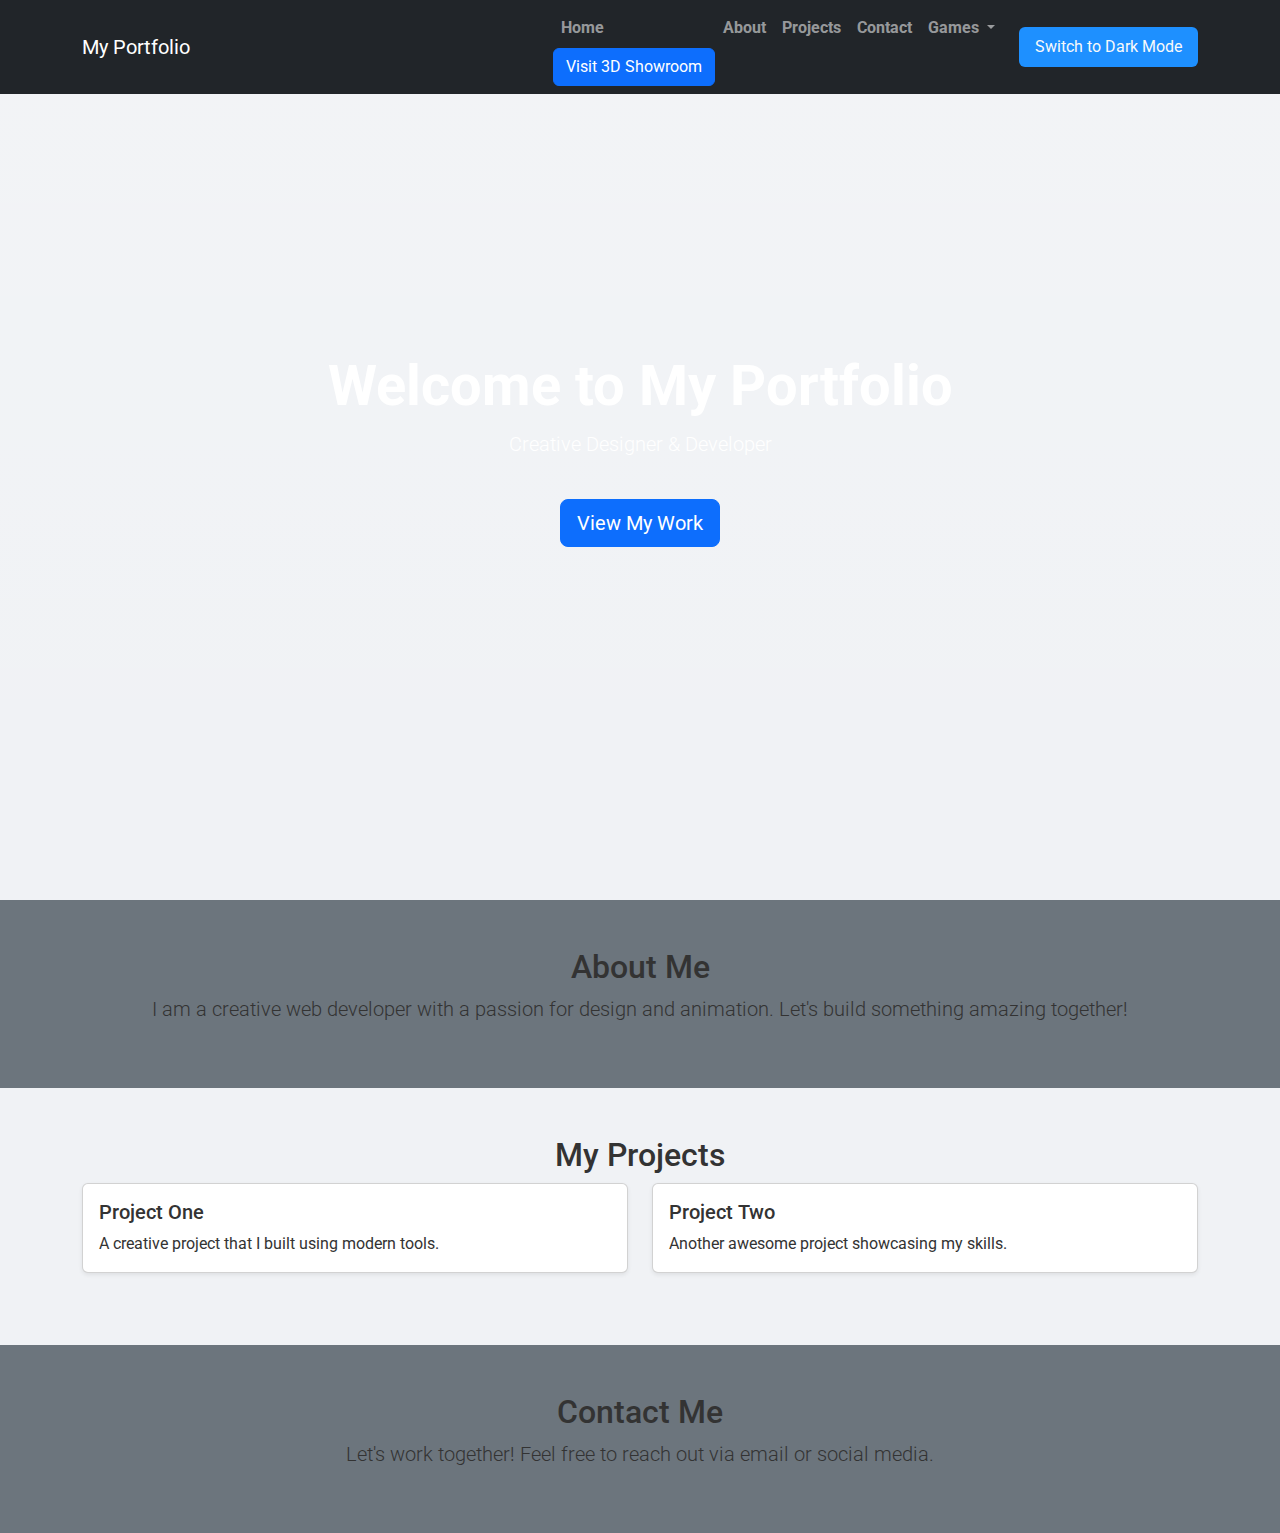
==== commit af4215f3: "issues" ====
--- a/index.html
+++ b/index.html
@@ -24,6 +24,7 @@
         <ul class="navbar-nav ms-auto">
           <li class="nav-item">
             <a class="nav-link" href="#home">Home</a>
+            <a href="showroom/showroom.html" class="btn btn-primary">Visit 3D Showroom</a>
           </li>
           <li class="nav-item">
             <a class="nav-link" href="#about">About</a>
@@ -99,5 +100,6 @@
 
   <script src="/bootstrap-5.3.3-dist/js/bootstrap.bundle.min.js"></script>
   <script src="script.js"></script>
+
 </body>
 </html>
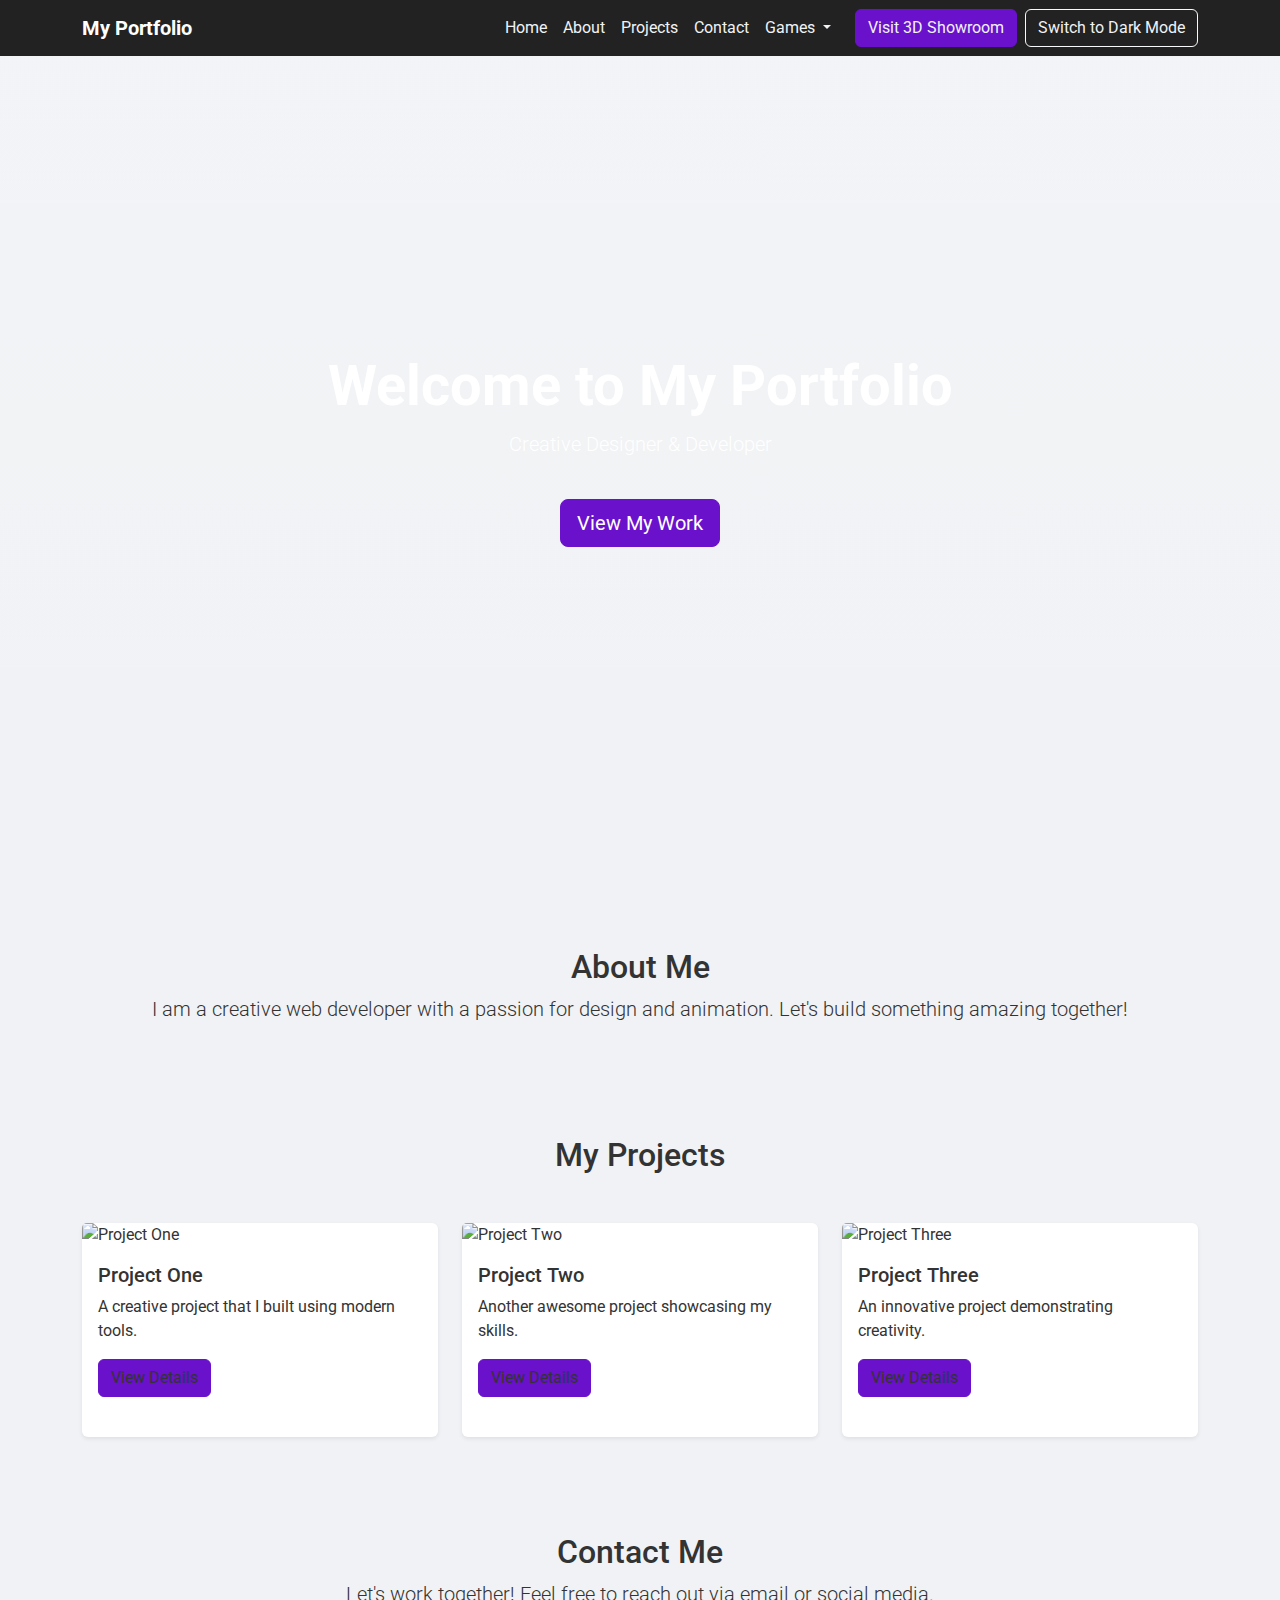
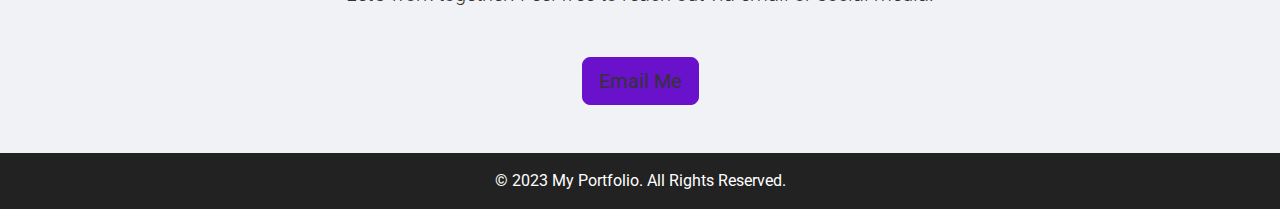
==== commit 3d5c12a3: "index style changed" ====
--- a/index.html
+++ b/index.html
@@ -3,28 +3,26 @@
 <head>
   <meta charset="UTF-8">
   <meta name="viewport" content="width=device-width, initial-scale=1.0">
+  <title>My Portfolio</title>
+  <!-- Bootstrap CSS -->
   <link rel="stylesheet" href="/bootstrap-5.3.3-dist/css/bootstrap.min.css">
-  <link rel="preconnect" href="https://fonts.googleapis.com">
-  <link rel="preconnect" href="https://fonts.gstatic.com" crossorigin>
+  <!-- Google Fonts -->
   <link href="https://fonts.googleapis.com/css2?family=Roboto:wght@300;700&display=swap" rel="stylesheet">
+  <!-- Custom CSS -->
   <link rel="stylesheet" href="styles.css">
-  <title>My Portfolio</title>
 </head>
 <body>
-  <div id="cursor"></div>
-
   <!-- Navbar -->
   <nav class="navbar navbar-expand-lg fixed-top navbar-dark bg-dark">
     <div class="container">
-      <a class="navbar-brand" href="#">My Portfolio</a>
+      <a class="navbar-brand fw-bold" href="#">My Portfolio</a>
       <button class="navbar-toggler" type="button" data-bs-toggle="collapse" data-bs-target="#navbarNav" aria-controls="navbarNav" aria-expanded="false" aria-label="Toggle navigation">
         <span class="navbar-toggler-icon"></span>
       </button>
-      <div class="collapse navbar-collapse" id="navbarNav">
-        <ul class="navbar-nav ms-auto">
+      <div class="collapse navbar-collapse justify-content-end" id="navbarNav">
+        <ul class="navbar-nav align-items-lg-center">
           <li class="nav-item">
             <a class="nav-link" href="#home">Home</a>
-            <a href="showroom/showroom.html" class="btn btn-primary">Visit 3D Showroom</a>
           </li>
           <li class="nav-item">
             <a class="nav-link" href="#about">About</a>
@@ -35,30 +33,40 @@
           <li class="nav-item">
             <a class="nav-link" href="#contact">Contact</a>
           </li>
+          <!-- Dropdown for Games -->
           <li class="nav-item dropdown">
             <a class="nav-link dropdown-toggle" href="#" id="gamesDropdown" role="button" data-bs-toggle="dropdown" aria-expanded="false">
               Games
             </a>
-            <ul class="dropdown-menu" aria-labelledby="gamesDropdown">
-              <li><a class="dropdown-item text-white" href="/tictactoe/tictactoe.html">Tic-Tac-Toe Game</a></li>
-              <li><a class="dropdown-item text-white" href="/typingspeed/typingspeed.html">Typing Speed Test</a></li>
+            <ul class="dropdown-menu dropdown-menu-dark" aria-labelledby="gamesDropdown">
+              <li><a class="dropdown-item" href="/tictactoe/tictactoe.html">Tic-Tac-Toe Game</a></li>
+              <li><a class="dropdown-item" href="/typingspeed/typingspeed.html">Typing Speed Test</a></li>
             </ul>
+          </li>
+          <!-- Visit 3D Showroom Button -->
+          <li class="nav-item ms-lg-3">
+            <a href="showroom/showroom.html" class="btn btn-primary">Visit 3D Showroom</a>
+          </li>
+          <!-- Theme Toggle Button -->
+          <li class="nav-item ms-lg-2">
+            <button id="theme-toggle" class="btn btn-outline-light">Switch Mode</button>
           </li>
         </ul>
       </div>
-      <button id="theme-toggle" class="btn btn-outline-light ms-3">Switch Mode</button>
     </div>
   </nav>
 
   <!-- Hero Section -->
   <section id="home" class="vh-100 d-flex flex-column justify-content-center align-items-center text-white text-center bg-gradient">
-    <h1 class="display-4 fw-bold">Welcome to My Portfolio</h1>
-    <p class="lead">Creative Designer & Developer</p>
-    <a href="#projects" class="btn btn-primary btn-lg mt-4">View My Work</a>
+    <div class="container">
+      <h1 class="display-4 fw-bold">Welcome to My Portfolio</h1>
+      <p class="lead">Creative Designer & Developer</p>
+      <a href="#projects" class="btn btn-primary btn-lg mt-4">View My Work</a>
+    </div>
   </section>
 
   <!-- About Section -->
-  <section id="about" class="py-5 bg-secondary text-center">
+  <section id="about" class="py-5 bg-light text-center">
     <div class="container">
       <h2>About Me</h2>
       <p class="lead">I am a creative web developer with a passion for design and animation. Let's build something amazing together!</p>
@@ -68,38 +76,65 @@
   <!-- Projects Section -->
   <section id="projects" class="py-5">
     <div class="container">
-      <h2 class="text-center">My Projects</h2>
+      <h2 class="text-center mb-5">My Projects</h2>
       <div class="row">
-        <div class="col-md-6">
-          <div class="card mb-4 shadow-sm">
+        <!-- Project One -->
+        <div class="col-md-6 col-lg-4">
+          <div class="card mb-4 shadow-sm h-100">
+            <img src="images/project1.jpg" class="card-img-top" alt="Project One">
             <div class="card-body">
               <h5 class="card-title">Project One</h5>
               <p class="card-text">A creative project that I built using modern tools.</p>
+              <a href="#" class="btn btn-primary">View Details</a>
             </div>
           </div>
         </div>
-        <div class="col-md-6">
-          <div class="card mb-4 shadow-sm">
+        <!-- Project Two -->
+        <div class="col-md-6 col-lg-4">
+          <div class="card mb-4 shadow-sm h-100">
+            <img src="images/project2.jpg" class="card-img-top" alt="Project Two">
             <div class="card-body">
               <h5 class="card-title">Project Two</h5>
               <p class="card-text">Another awesome project showcasing my skills.</p>
+              <a href="#" class="btn btn-primary">View Details</a>
             </div>
           </div>
         </div>
+        <!-- Project Three -->
+        <div class="col-md-6 col-lg-4">
+          <div class="card mb-4 shadow-sm h-100">
+            <img src="images/project3.jpg" class="card-img-top" alt="Project Three">
+            <div class="card-body">
+              <h5 class="card-title">Project Three</h5>
+              <p class="card-text">An innovative project demonstrating creativity.</p>
+              <a href="#" class="btn btn-primary">View Details</a>
+            </div>
+          </div>
+        </div>
+        <!-- Add more projects as needed -->
       </div>
     </div>
   </section>
 
   <!-- Contact Section -->
-  <section id="contact" class="py-5 bg-secondary text-center">
+  <section id="contact" class="py-5 bg-light text-center">
     <div class="container">
       <h2>Contact Me</h2>
-      <p class="lead">Let's work together! Feel free to reach out via email or social media.</p>
+      <p class="lead mb-5">Let's work together! Feel free to reach out via email or social media.</p>
+      <a href="mailto:your.email@example.com" class="btn btn-primary btn-lg">Email Me</a>
     </div>
   </section>
 
+  <!-- Footer -->
+  <footer class="bg-dark text-white text-center py-3">
+    <div class="container">
+      <p class="mb-0">&copy; 2023 My Portfolio. All Rights Reserved.</p>
+    </div>
+  </footer>
+
+  <!-- Bootstrap JS -->
   <script src="/bootstrap-5.3.3-dist/js/bootstrap.bundle.min.js"></script>
+  <!-- Custom JS -->
   <script src="script.js"></script>
-
 </body>
 </html>
--- a/styles.css
+++ b/styles.css
@@ -1,86 +1,149 @@
+/* Base Styles */
 body {
-  margin: 0;
   font-family: 'Roboto', sans-serif;
-  cursor: none;
   background: #f0f2f5;
   color: #333;
   transition: background 0.5s, color 0.5s;
 }
 
+/* Dark Mode Styles */
 body.dark-mode {
   background: #1e1e2f;
   color: #f0f2f5;
 }
 
-#cursor {
-  position: absolute;
-  width: 20px;
-  height: 20px;
-  border: 2px solid #6a11cb;
-  border-radius: 50%;
-  pointer-events: none;
-  transition: transform 0.15s ease;
-  transform: translate(-50%, -50%);
+/* Adjusting Background Colors for Sections */
+section {
+  background-color: inherit;
+  color: inherit;
+}
+
+body.light-mode .bg-light {
+  background-color: #f0f2f5 !important;
+  color: #333;
+}
+
+body.dark-mode .bg-light {
+  background-color: #2b2b3a !important;
+  color: #f0f2f5;
+}
+
+body.light-mode .bg-dark {
+  background-color: #222 !important;
+  color: #f0f2f5;
+}
+
+body.dark-mode .bg-dark {
+  background-color: #1e1e2f !important;
+  color: #f0f2f5;
+}
+
+/* Navbar Styles */
+.navbar {
+  background-color: #222;
+}
+
+body.dark-mode .navbar {
+  background-color: #1e1e2f;
+}
+
+body.light-mode .navbar {
+  background-color: #222;
+}
+
+.navbar-nav .nav-link {
+  color: #f0f2f5;
+}
+
+body.light-mode .navbar-nav .nav-link {
+  color: #f0f2f5;
+}
+
+body.dark-mode .navbar-nav .nav-link {
+  color: #f0f2f5;
 }
 
 /* Hero Section */
 .bg-gradient {
   background: linear-gradient(to bottom right, #6a11cb, #2575fc);
+  color: #fff;
 }
 
 body.light-mode .bg-gradient {
   background: linear-gradient(to bottom right, #1e90ff, #87cefa);
+  color: #fff;
 }
 
-.hero-section h1 {
-  text-transform: uppercase;
-  letter-spacing: 2px;
-}
-
-/* Card Hover Effect */
-.card:hover {
-  transform: translateY(-10px);
-  transition: transform 0.3s;
-  box-shadow: 0 16px 30px rgba(0, 0, 0, 0.2);
+/* Card Styles */
+.card {
+  background-color: #fff;
+  color: #333;
+  border: none;
+  transition: transform 0.3s, box-shadow 0.3s;
 }
 
 body.dark-mode .card {
-  background: #2b2b3a;
+  background-color: #2b2b3a;
   color: #f0f2f5;
 }
 
-body.light-mode .card {
-  background: #ffffff;
-  color: #333;
+/* Button Styles */
+.btn-primary {
+  background-color: #6a11cb;
+  border-color: #6a11cb;
 }
 
-.navbar-nav .nav-link {
-  font-weight: 700;
-  transition: color 0.3s ease;
+.btn-primary:hover {
+  background-color: #2575fc;
+  border-color: #2575fc;
 }
 
-.navbar-nav .nav-link:hover {
-  color: #00bcd4;
-  text-shadow: 0 0 10px #00bcd4;
+/* Adjusting Text Colors */
+h1, h2, h3, h4, h5, h6, p, a, .btn {
+  color: inherit;
 }
 
-.navbar-nav .dropdown-menu {
+body.dark-mode h1, body.dark-mode h2, body.dark-mode h3, 
+body.dark-mode h4, body.dark-mode h5, body.dark-mode h6, 
+body.dark-mode p, body.dark-mode a, body.dark-mode .btn {
+  color: inherit;
+}
+
+/* Footer Styles */
+footer {
+  background-color: #222;
+  color: #bbb;
+}
+
+body.dark-mode footer {
+  background-color: #1e1e2f;
+  color: #bbb;
+}
+
+/* Override Bootstrap Dropdown Menu Background */
+.dropdown-menu {
   background-color: #444;
 }
 
-body.light-mode .navbar-nav .dropdown-menu {
+body.light-mode .dropdown-menu {
   background-color: #f0f2f5;
 }
 
-#theme-toggle {
-  border: none;
-  padding: 0.5rem 1rem;
+body.dark-mode .dropdown-menu {
+  background-color: #2b2b3a;
 }
 
-#theme-toggle:hover {
-  background-color: #008c9e;
+/* Responsive Adjustments */
+@media (max-width: 991.98px) {
+  .navbar-nav .nav-item {
+    margin-bottom: 10px;
+  }
+
+  .navbar-nav .nav-link {
+    text-align: center;
+  }
+
+  #theme-toggle {
+    margin-top: 10px;
+  }
 }
-
-body.light-mode #theme-toggle {
-  background-color: #1e90ff;
-}
